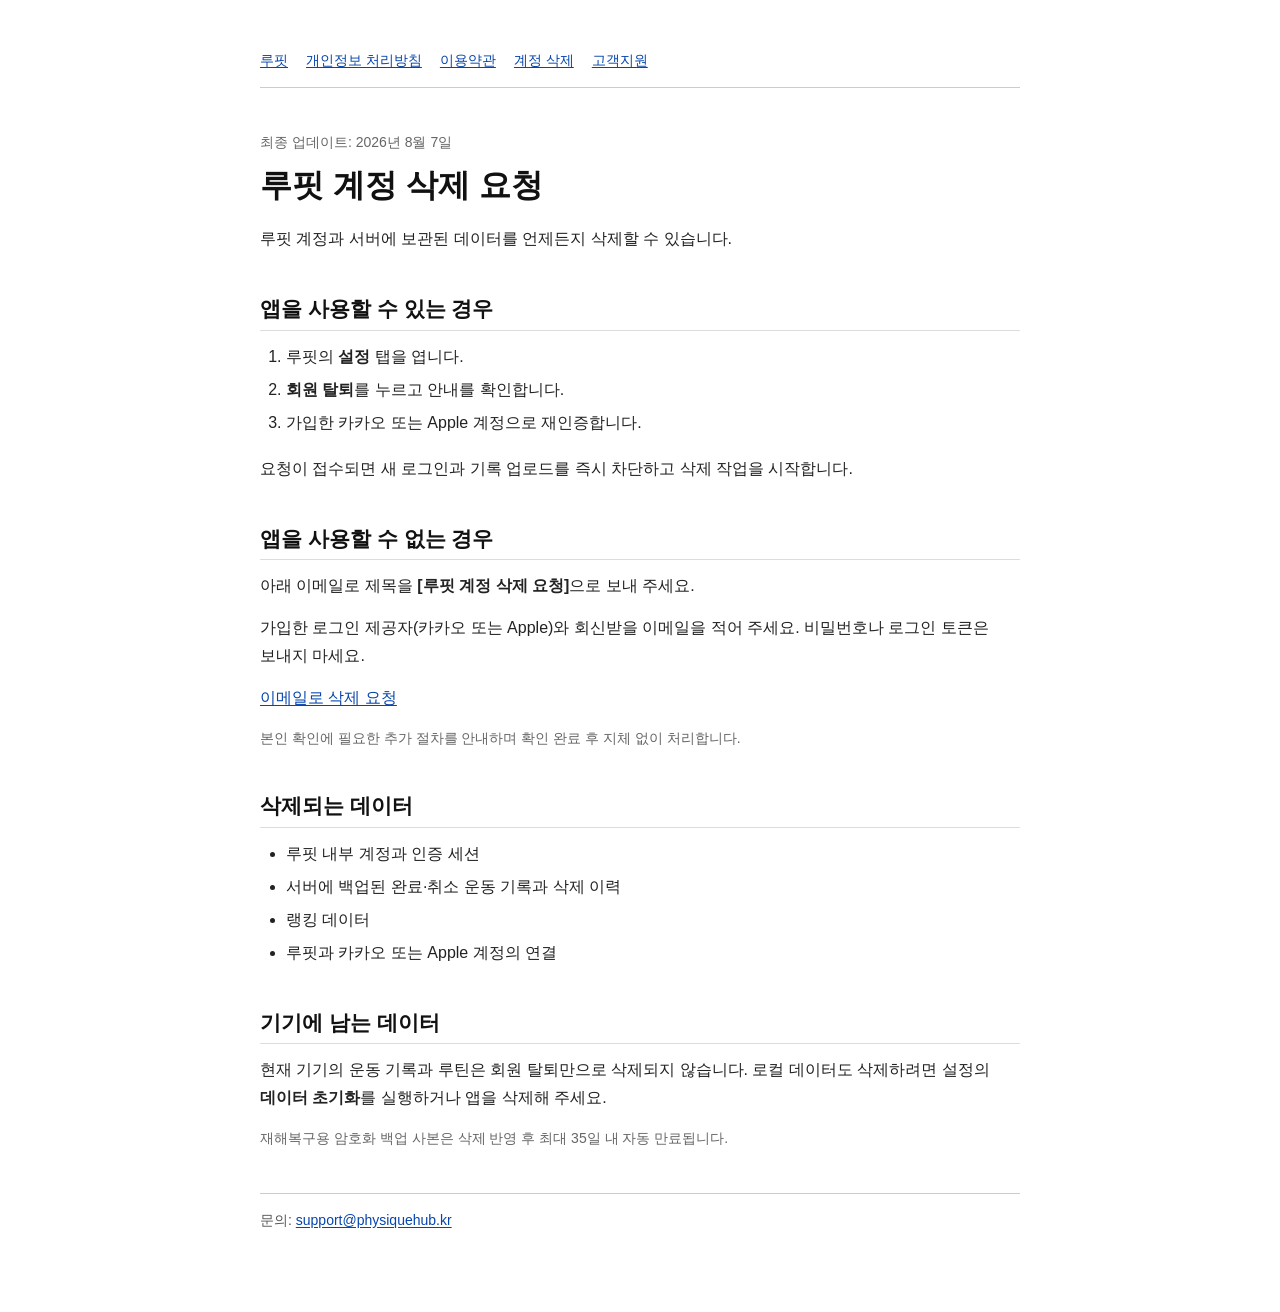
==== account-deletion/index.html @ 3a18b390 "docs: 계정 삭제 정책 및 요청 페이지 추가 - 공개 계정 삭제 요청 절차와 데이터 범위 안내 - 로그인·서버 백업·회원 탈퇴 동작에 맞춰 약관 갱신 - 개인정보 처리 항목·보" ====
<!doctype html>
<html lang="ko">
  <head>
    <meta charset="utf-8" />
    <meta name="viewport" content="width=device-width, initial-scale=1" />
    <link rel="icon" href="../favicon.svg" type="image/svg+xml" />
    <link rel="stylesheet" href="../styles.css" />
    <meta name="description" content="루핏 계정과 서버 데이터 삭제 요청 방법" />
    <title>루핏 계정 삭제 요청</title>
  </head>
  <body>
    <main>
      <nav class="site-nav" aria-label="문서 메뉴">
        <a href="../">루핏</a>
        <a href="../privacy/">개인정보 처리방침</a>
        <a href="../terms/">이용약관</a>
        <a href="../account-deletion/">계정 삭제</a>
        <a href="../support/">고객지원</a>
      </nav>
      <header>
        <p class="meta">최종 업데이트: 2026년 8월 7일</p>
        <h1>루핏 계정 삭제 요청</h1>
        <p>루핏 계정과 서버에 보관된 데이터를 언제든지 삭제할 수 있습니다.</p>
      </header>

      <h2>앱을 사용할 수 있는 경우</h2>
      <ol>
        <li>루핏의 <strong>설정</strong> 탭을 엽니다.</li>
        <li><strong>회원 탈퇴</strong>를 누르고 안내를 확인합니다.</li>
        <li>가입한 카카오 또는 Apple 계정으로 재인증합니다.</li>
      </ol>
      <p>요청이 접수되면 새 로그인과 기록 업로드를 즉시 차단하고 삭제 작업을 시작합니다.</p>

      <h2>앱을 사용할 수 없는 경우</h2>
      <p>아래 이메일로 제목을 <strong>[루핏 계정 삭제 요청]</strong>으로 보내 주세요.</p>
      <p>
        가입한 로그인 제공자(카카오 또는 Apple)와 회신받을 이메일을 적어 주세요.
        비밀번호나 로그인 토큰은 보내지 마세요.
      </p>
      <p>
        <a class="button" href="mailto:support@physiquehub.kr?subject=%5B%EB%A3%A8%ED%95%8F%20%EA%B3%84%EC%A0%95%20%EC%82%AD%EC%A0%9C%20%EC%9A%94%EC%B2%AD%5D">이메일로 삭제 요청</a>
      </p>
      <p class="meta">본인 확인에 필요한 추가 절차를 안내하며 확인 완료 후 지체 없이 처리합니다.</p>

      <h2>삭제되는 데이터</h2>
      <ul>
        <li>루핏 내부 계정과 인증 세션</li>
        <li>서버에 백업된 완료·취소 운동 기록과 삭제 이력</li>
        <li>랭킹 데이터</li>
        <li>루핏과 카카오 또는 Apple 계정의 연결</li>
      </ul>

      <h2>기기에 남는 데이터</h2>
      <p>
        현재 기기의 운동 기록과 루틴은 회원 탈퇴만으로 삭제되지 않습니다. 로컬 데이터도
        삭제하려면 설정의 <strong>데이터 초기화</strong>를 실행하거나 앱을 삭제해 주세요.
      </p>
      <p class="meta">재해복구용 암호화 백업 사본은 삭제 반영 후 최대 35일 내 자동 만료됩니다.</p>

      <footer>
        문의: <a href="mailto:support@physiquehub.kr">support@physiquehub.kr</a>
      </footer>
    </main>
  </body>
</html>
---- styles.css ----
:root {
  color-scheme: light;
  font-family: -apple-system, BlinkMacSystemFont, "Apple SD Gothic Neo", "Noto Sans KR", "Segoe UI", sans-serif;
  color: #222;
  background: #fff;
}

* {
  box-sizing: border-box;
}

body {
  margin: 0;
  background: #fff;
  color: #222;
  font-size: 16px;
  line-height: 1.75;
  word-break: keep-all;
}

main {
  width: min(100% - 40px, 760px);
  margin: 0 auto;
  padding: 48px 0 80px;
}

.site-nav,
nav {
  display: flex;
  flex-wrap: wrap;
  gap: 8px 18px;
  margin: 0 0 42px;
  padding-bottom: 14px;
  border-bottom: 1px solid #ccc;
  font-size: 14px;
}

a {
  color: #0645ad;
  text-decoration: underline;
  text-underline-offset: 2px;
}

header {
  margin-bottom: 36px;
}

h1,
h2,
h3 {
  color: #111;
  line-height: 1.35;
}

h1 {
  margin: 0 0 18px;
  font-size: 32px;
}

h2 {
  margin: 42px 0 12px;
  padding-bottom: 6px;
  border-bottom: 1px solid #ddd;
  font-size: 21px;
}

h3 {
  margin: 26px 0 8px;
  font-size: 17px;
}

p {
  margin: 0 0 14px;
}

ul,
ol {
  margin: 8px 0 18px;
  padding-left: 26px;
}

li {
  margin: 5px 0;
}

table {
  width: 100%;
  margin: 18px 0 24px;
  border-collapse: collapse;
}

th,
td {
  padding: 10px 12px;
  border: 1px solid #bbb;
  text-align: left;
  vertical-align: top;
}

th {
  background: #f3f3f3;
  font-weight: 700;
}

.meta {
  margin: 0 0 10px;
  color: #666;
  font-size: 14px;
}

.intro {
  margin-bottom: 34px;
}

.summary {
  margin: 28px 0;
  padding: 0 0 2px;
  border-top: 2px solid #555;
  border-bottom: 1px solid #ccc;
}

.summary h2 {
  margin-top: 18px;
}

.grid {
  margin: 30px 0;
  border-top: 1px solid #bbb;
}

.card {
  display: block;
  padding: 16px 0;
  border-bottom: 1px solid #ddd;
  color: #222;
  text-decoration: none;
}

.card strong {
  display: block;
  margin-bottom: 2px;
  color: #0645ad;
  text-decoration: underline;
  text-underline-offset: 2px;
}

.card span {
  color: #555;
}

.button {
  display: inline;
}

footer {
  margin-top: 42px;
  padding-top: 14px;
  border-top: 1px solid #ccc;
  color: #555;
  font-size: 14px;
}

@media (max-width: 520px) {
  body {
    font-size: 15px;
  }

  main {
    width: min(100% - 32px, 760px);
    padding-top: 32px;
  }

  h1 {
    font-size: 27px;
  }

  h2 {
    font-size: 19px;
  }

  th,
  td {
    padding: 8px;
  }
}
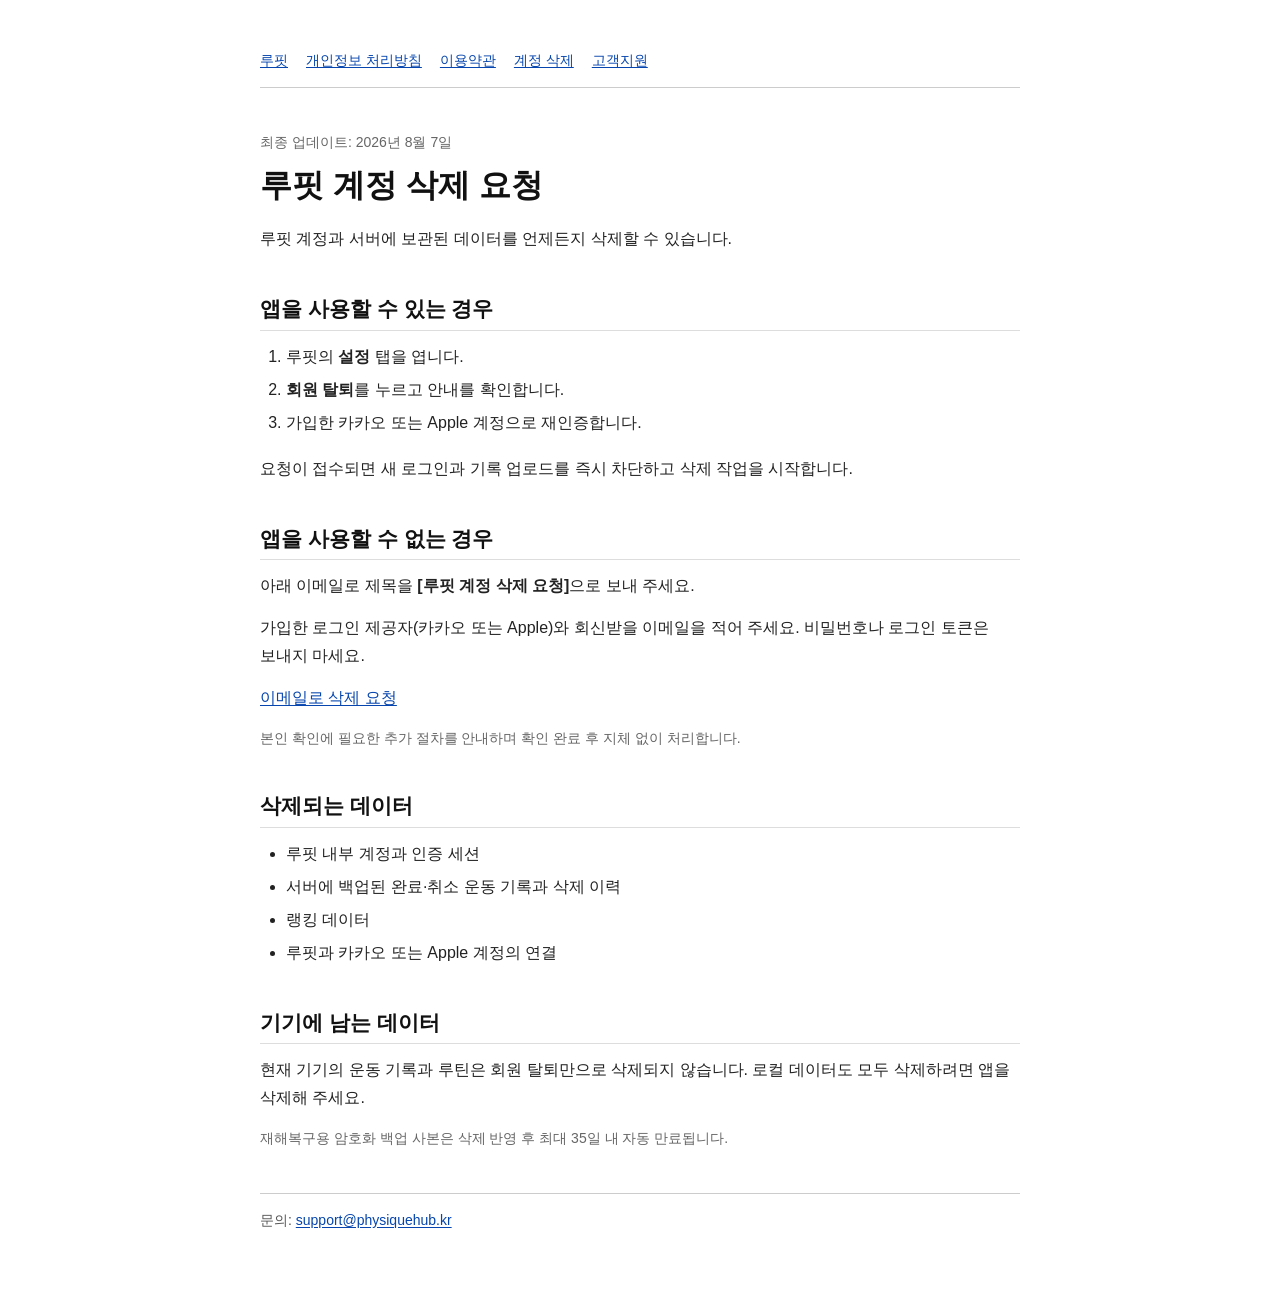
==== commit c1f31f17: "docs: 로컬 데이터 삭제 안내 정비 - 설정의 데이터 초기화 기능 안내를 공개 약관과 개인정보 처리방침에서 제거 - 전체 로컬 데이터 삭제 방법을 앱 삭제로 명확히 안내해 실제" ====
--- a/account-deletion/index.html
+++ b/account-deletion/index.html
@@ -53,7 +53,7 @@
       <h2>기기에 남는 데이터</h2>
       <p>
         현재 기기의 운동 기록과 루틴은 회원 탈퇴만으로 삭제되지 않습니다. 로컬 데이터도
-        삭제하려면 설정의 <strong>데이터 초기화</strong>를 실행하거나 앱을 삭제해 주세요.
+        모두 삭제하려면 앱을 삭제해 주세요.
       </p>
       <p class="meta">재해복구용 암호화 백업 사본은 삭제 반영 후 최대 35일 내 자동 만료됩니다.</p>
 
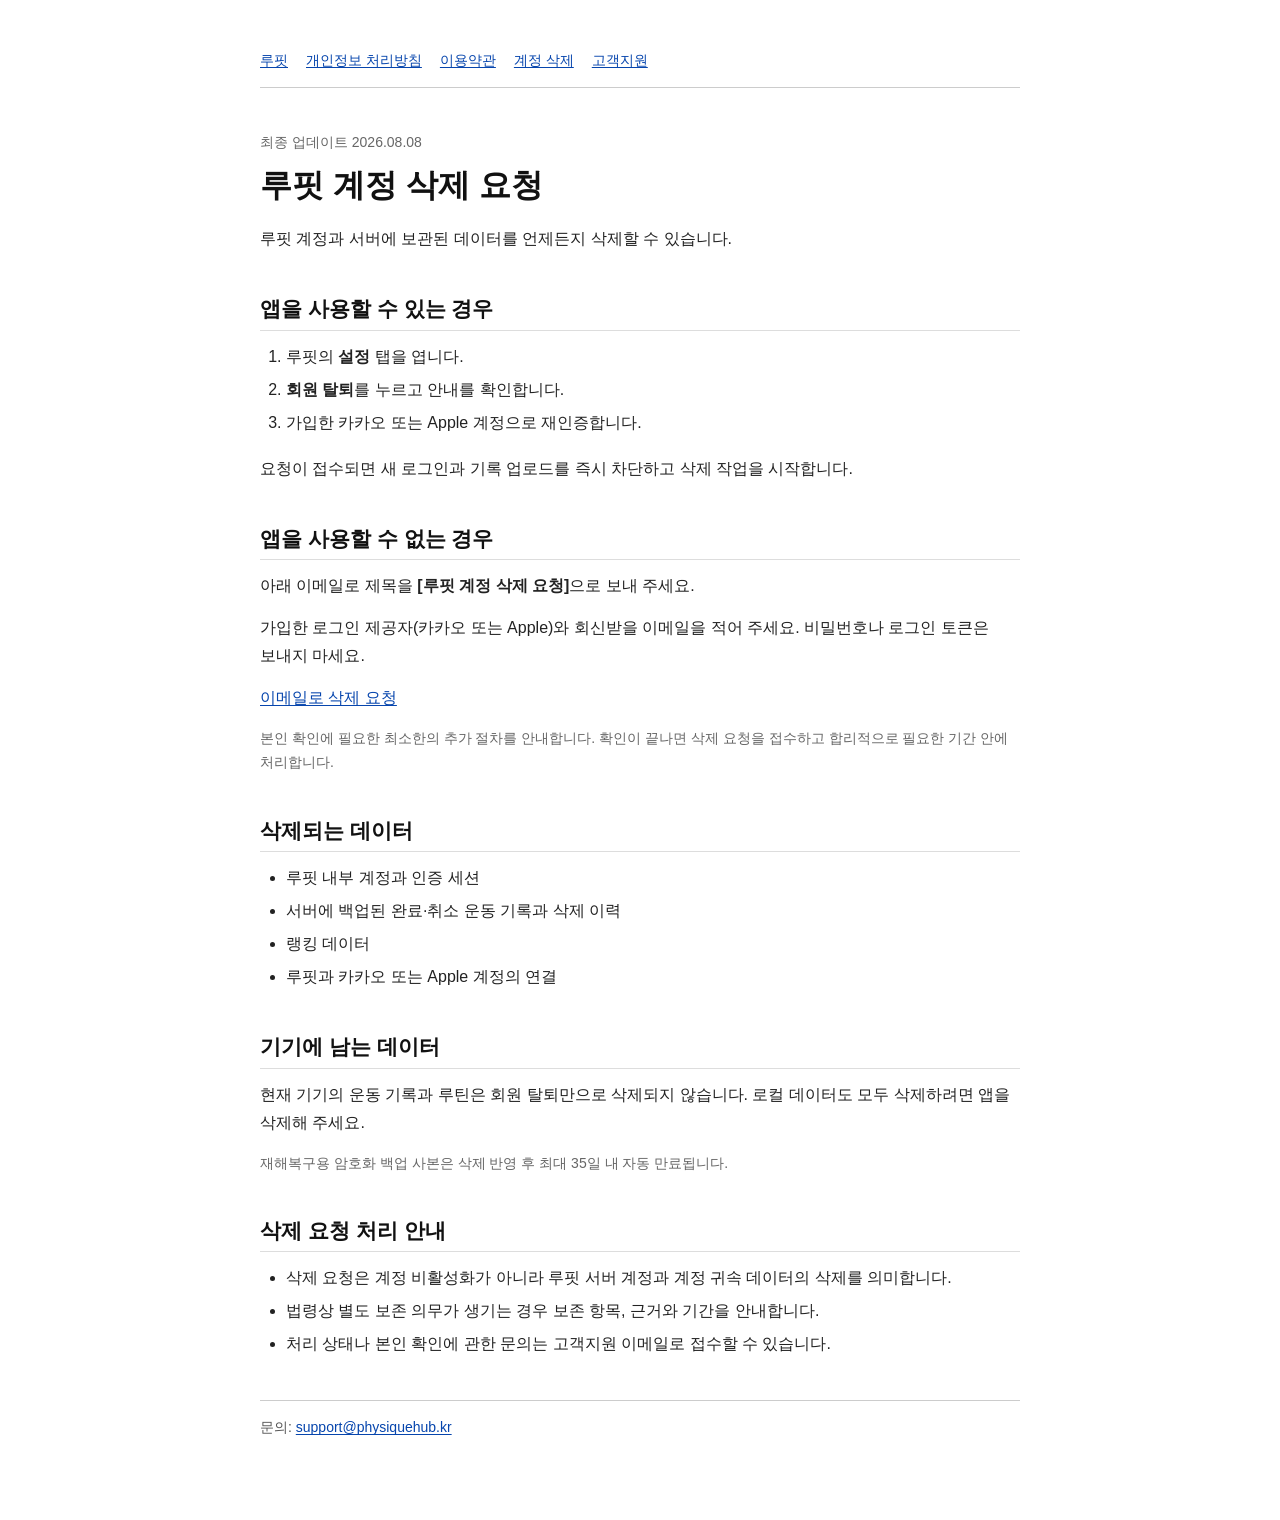
==== commit 64877b31: "docs: 정책 문서 버전 관리 체계 구축 - 개인정보 처리방침과 이용약관을 공식 지침 기준으로 재구성 - yyyy.mm.dd 버전 원문과 변경 이력을 추가해 이전 문서를 보존 -" ====
--- a/account-deletion/index.html
+++ b/account-deletion/index.html
@@ -18,7 +18,7 @@
         <a href="../support/">고객지원</a>
       </nav>
       <header>
-        <p class="meta">최종 업데이트: 2026년 8월 7일</p>
+        <p class="meta">최종 업데이트 2026.08.08</p>
         <h1>루핏 계정 삭제 요청</h1>
         <p>루핏 계정과 서버에 보관된 데이터를 언제든지 삭제할 수 있습니다.</p>
       </header>
@@ -40,7 +40,10 @@
       <p>
         <a class="button" href="mailto:support@physiquehub.kr?subject=%5B%EB%A3%A8%ED%95%8F%20%EA%B3%84%EC%A0%95%20%EC%82%AD%EC%A0%9C%20%EC%9A%94%EC%B2%AD%5D">이메일로 삭제 요청</a>
       </p>
-      <p class="meta">본인 확인에 필요한 추가 절차를 안내하며 확인 완료 후 지체 없이 처리합니다.</p>
+      <p class="meta">
+        본인 확인에 필요한 최소한의 추가 절차를 안내합니다. 확인이 끝나면 삭제 요청을
+        접수하고 합리적으로 필요한 기간 안에 처리합니다.
+      </p>
 
       <h2>삭제되는 데이터</h2>
       <ul>
@@ -57,6 +60,13 @@
       </p>
       <p class="meta">재해복구용 암호화 백업 사본은 삭제 반영 후 최대 35일 내 자동 만료됩니다.</p>
 
+      <h2>삭제 요청 처리 안내</h2>
+      <ul>
+        <li>삭제 요청은 계정 비활성화가 아니라 루핏 서버 계정과 계정 귀속 데이터의 삭제를 의미합니다.</li>
+        <li>법령상 별도 보존 의무가 생기는 경우 보존 항목, 근거와 기간을 안내합니다.</li>
+        <li>처리 상태나 본인 확인에 관한 문의는 고객지원 이메일로 접수할 수 있습니다.</li>
+      </ul>
+
       <footer>
         문의: <a href="mailto:support@physiquehub.kr">support@physiquehub.kr</a>
       </footer>
--- a/styles.css
+++ b/styles.css
@@ -45,6 +45,21 @@
   margin-bottom: 36px;
 }
 
+.document-meta {
+  display: flex;
+  flex-wrap: wrap;
+  gap: 6px 14px;
+  margin: 0 0 12px;
+  color: #666;
+  font-size: 14px;
+}
+
+.document-meta span + span::before {
+  margin-right: 14px;
+  color: #aaa;
+  content: "·";
+}
+
 h1,
 h2,
 h3 {
@@ -123,6 +138,56 @@
   margin-top: 18px;
 }
 
+.version-panel {
+  margin: 24px 0 34px;
+  padding: 14px 16px;
+  border: 1px solid #ccc;
+  background: #fafafa;
+}
+
+.version-panel p,
+.version-panel ul {
+  margin-bottom: 0;
+}
+
+.version-links {
+  display: flex;
+  flex-wrap: wrap;
+  gap: 6px 16px;
+  margin: 6px 0 0;
+  padding: 0;
+  list-style: none;
+}
+
+.version-links li {
+  margin: 0;
+}
+
+.version-current {
+  font-weight: 700;
+}
+
+.notice {
+  margin: 20px 0;
+  padding: 14px 16px;
+  border-left: 4px solid #555;
+  background: #f7f7f7;
+}
+
+.table-scroll {
+  max-width: 100%;
+  overflow-x: auto;
+}
+
+.table-scroll table {
+  min-width: 640px;
+}
+
+.change-list time {
+  white-space: nowrap;
+  font-variant-numeric: tabular-nums;
+}
+
 .grid {
   margin: 30px 0;
   border-top: 1px solid #bbb;
@@ -182,4 +247,16 @@
   td {
     padding: 8px;
   }
-}
+
+  .document-meta {
+    display: block;
+  }
+
+  .document-meta span {
+    display: block;
+  }
+
+  .document-meta span + span::before {
+    content: none;
+  }
+}
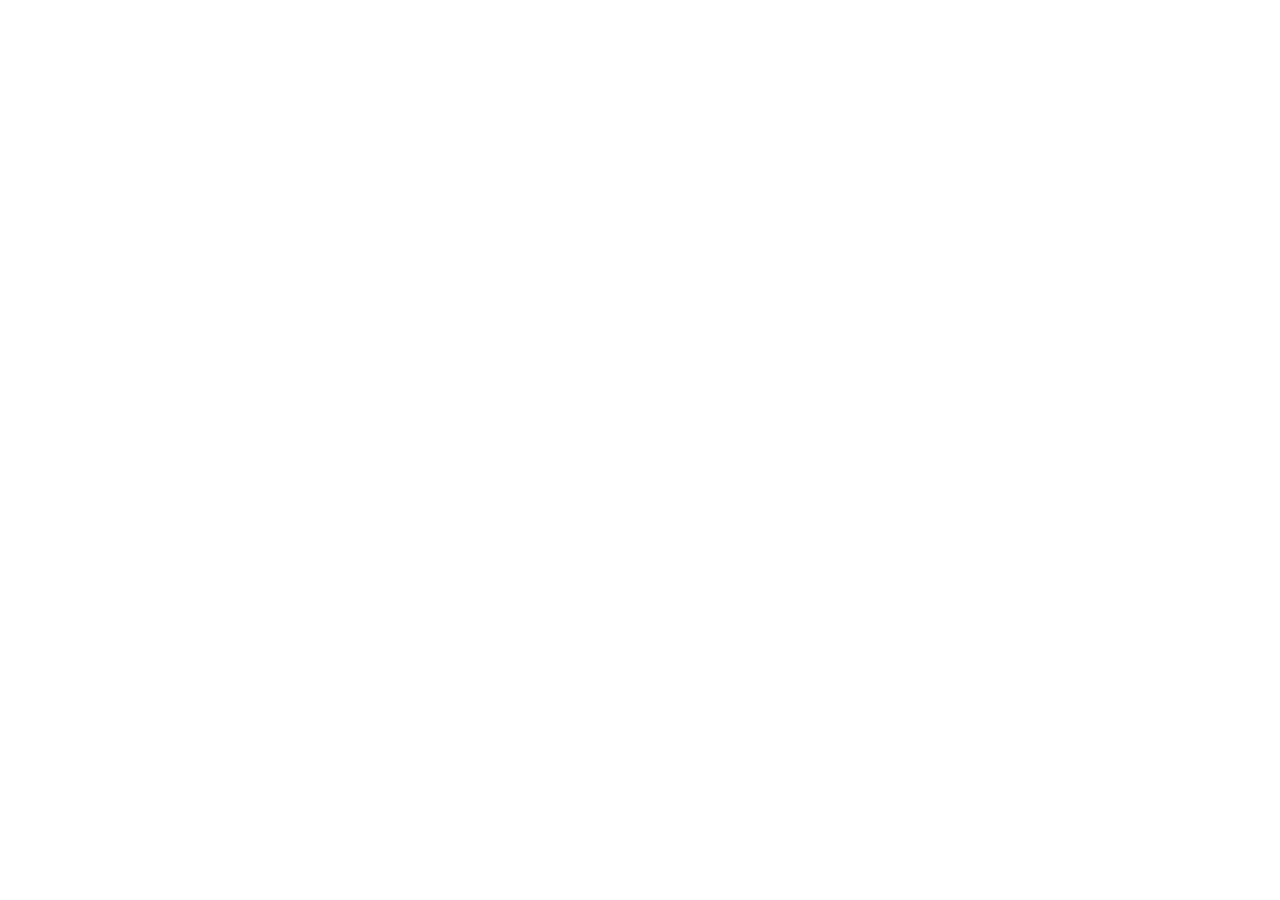
==== commit 0974d9f7: "docs: loofit.app 이전에 따른 canonical 과 리다이렉트 추가 - 모든 공개 페이지에 loofit.app 대응 경로의 canonical 링크를 선언한다 - 같은 " ====
--- a/account-deletion/index.html
+++ b/account-deletion/index.html
@@ -3,6 +3,8 @@
   <head>
     <meta charset="utf-8" />
     <meta name="viewport" content="width=device-width, initial-scale=1" />
+    <link rel="canonical" href="https://loofit.app/account-deletion/" />
+    <meta http-equiv="refresh" content="0; url=https://loofit.app/account-deletion/" />
     <link rel="icon" href="../favicon.svg" type="image/svg+xml" />
     <link rel="stylesheet" href="../styles.css" />
     <meta name="description" content="루핏 계정과 서버 데이터 삭제 요청 방법" />
